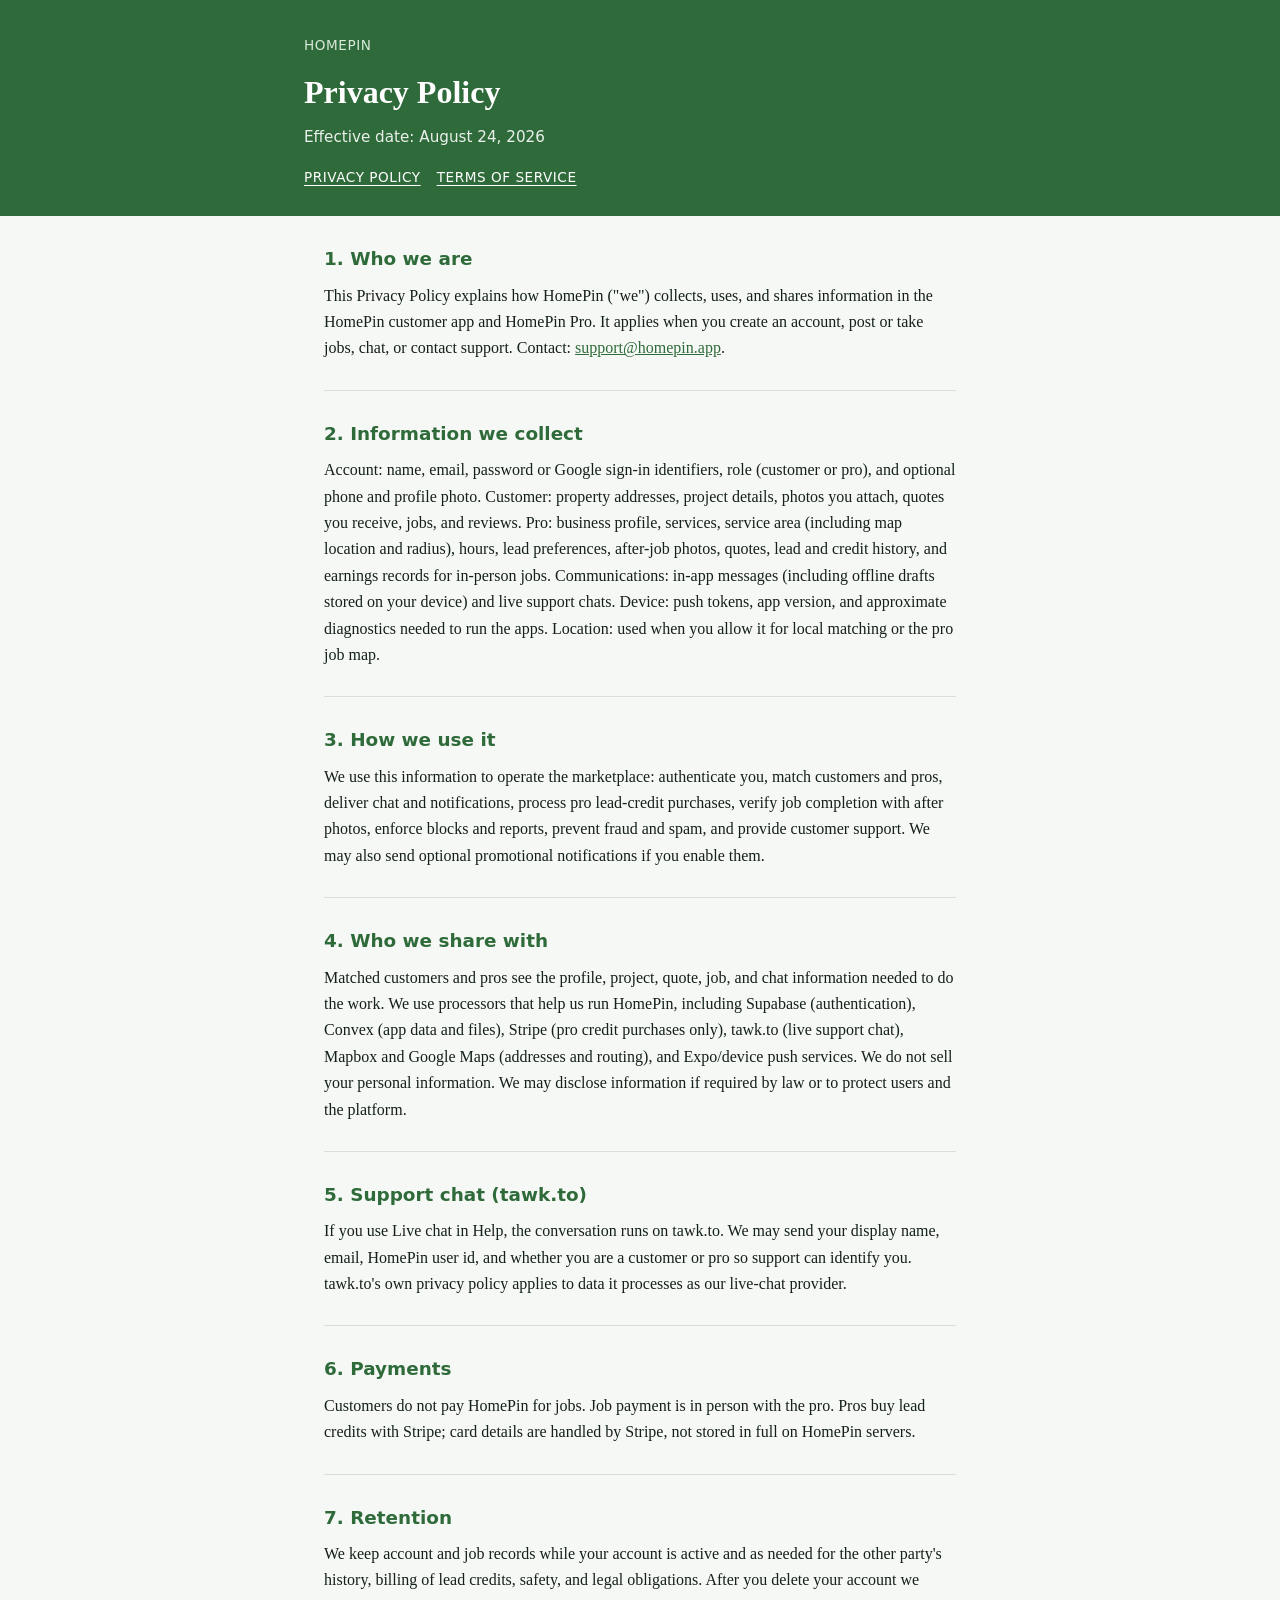
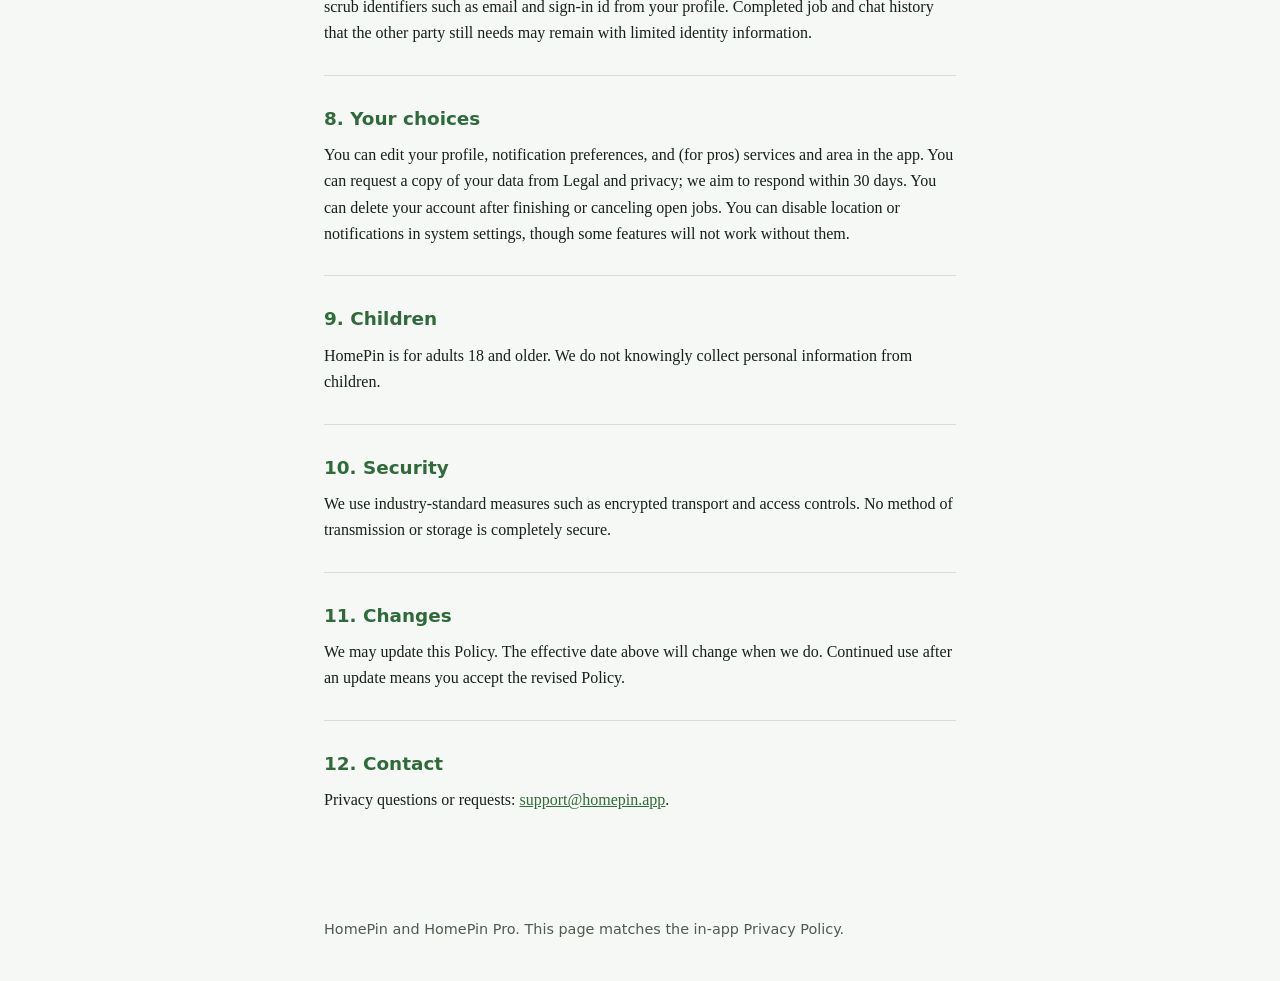
==== privacy.html @ 736758ba "Add HomePin Privacy Policy and Terms of Service pages. Host the public legal copy for GitHub Pages a" ====
<!DOCTYPE html>
<html lang="en">
  <head>
    <meta charset="utf-8" />
    <meta name="viewport" content="width=device-width, initial-scale=1" />
    <title>Privacy Policy — HomePin</title>
    <meta
      name="description"
      content="Privacy Policy for the HomePin customer app and HomePin Pro."
    />
    <link rel="stylesheet" href="./legal.css" />
  </head>
  <body>
    <header>
      <div class="wrap">
        <a href="./index.html">HomePin</a>
        <h1>Privacy Policy</h1>
        <p class="meta">Effective date: August 24, 2026</p>
        <nav>
          <a href="./privacy.html">Privacy Policy</a>
          <a href="./terms.html">Terms of Service</a>
        </nav>
      </div>
    </header>
    <main>
      <section>
        <h2>1. Who we are</h2>
        <p>
          This Privacy Policy explains how HomePin ("we") collects, uses, and
          shares information in the HomePin customer app and HomePin Pro. It
          applies when you create an account, post or take jobs, chat, or
          contact support. Contact:
          <a href="mailto:support@homepin.app">support@homepin.app</a>.
        </p>
      </section>
      <section>
        <h2>2. Information we collect</h2>
        <p>
          Account: name, email, password or Google sign-in identifiers, role
          (customer or pro), and optional phone and profile photo. Customer:
          property addresses, project details, photos you attach, quotes you
          receive, jobs, and reviews. Pro: business profile, services, service
          area (including map location and radius), hours, lead preferences,
          after-job photos, quotes, lead and credit history, and earnings
          records for in-person jobs. Communications: in-app messages (including
          offline drafts stored on your device) and live support chats. Device:
          push tokens, app version, and approximate diagnostics needed to run
          the apps. Location: used when you allow it for local matching or the
          pro job map.
        </p>
      </section>
      <section>
        <h2>3. How we use it</h2>
        <p>
          We use this information to operate the marketplace: authenticate you,
          match customers and pros, deliver chat and notifications, process pro
          lead-credit purchases, verify job completion with after photos,
          enforce blocks and reports, prevent fraud and spam, and provide
          customer support. We may also send optional promotional notifications
          if you enable them.
        </p>
      </section>
      <section>
        <h2>4. Who we share with</h2>
        <p>
          Matched customers and pros see the profile, project, quote, job, and
          chat information needed to do the work. We use processors that help us
          run HomePin, including Supabase (authentication), Convex (app data and
          files), Stripe (pro credit purchases only), tawk.to (live support
          chat), Mapbox and Google Maps (addresses and routing), and Expo/device
          push services. We do not sell your personal information. We may
          disclose information if required by law or to protect users and the
          platform.
        </p>
      </section>
      <section>
        <h2>5. Support chat (tawk.to)</h2>
        <p>
          If you use Live chat in Help, the conversation runs on tawk.to. We may
          send your display name, email, HomePin user id, and whether you are a
          customer or pro so support can identify you. tawk.to's own privacy
          policy applies to data it processes as our live-chat provider.
        </p>
      </section>
      <section>
        <h2>6. Payments</h2>
        <p>
          Customers do not pay HomePin for jobs. Job payment is in person with
          the pro. Pros buy lead credits with Stripe; card details are handled
          by Stripe, not stored in full on HomePin servers.
        </p>
      </section>
      <section>
        <h2>7. Retention</h2>
        <p>
          We keep account and job records while your account is active and as
          needed for the other party's history, billing of lead credits, safety,
          and legal obligations. After you delete your account we scrub
          identifiers such as email and sign-in id from your profile. Completed
          job and chat history that the other party still needs may remain with
          limited identity information.
        </p>
      </section>
      <section>
        <h2>8. Your choices</h2>
        <p>
          You can edit your profile, notification preferences, and (for pros)
          services and area in the app. You can request a copy of your data from
          Legal and privacy; we aim to respond within 30 days. You can delete
          your account after finishing or canceling open jobs. You can disable
          location or notifications in system settings, though some features
          will not work without them.
        </p>
      </section>
      <section>
        <h2>9. Children</h2>
        <p>
          HomePin is for adults 18 and older. We do not knowingly collect
          personal information from children.
        </p>
      </section>
      <section>
        <h2>10. Security</h2>
        <p>
          We use industry-standard measures such as encrypted transport and
          access controls. No method of transmission or storage is completely
          secure.
        </p>
      </section>
      <section>
        <h2>11. Changes</h2>
        <p>
          We may update this Policy. The effective date above will change when
          we do. Continued use after an update means you accept the revised
          Policy.
        </p>
      </section>
      <section>
        <h2>12. Contact</h2>
        <p>
          Privacy questions or requests:
          <a href="mailto:support@homepin.app">support@homepin.app</a>.
        </p>
      </section>
    </main>
    <footer>
      HomePin and HomePin Pro. This page matches the in-app Privacy Policy.
    </footer>
  </body>
</html>
---- legal.css ----
:root {
  --green: #2f6b3a;
  --ink: #142018;
  --muted: #4b5c50;
  --paper: #f6f8f5;
  --line: #d7e0d6;
}

* {
  box-sizing: border-box;
}

body {
  margin: 0;
  font-family: Georgia, "Times New Roman", serif;
  color: var(--ink);
  background: var(--paper);
  line-height: 1.65;
}

header {
  background: var(--green);
  color: #fff;
  padding: 2rem 1.25rem 1.75rem;
}

header .wrap,
main,
footer {
  max-width: 42rem;
  margin: 0 auto;
}

header a {
  color: #d9ead9;
  text-decoration: none;
  font-family: system-ui, sans-serif;
  font-size: 0.85rem;
  letter-spacing: 0.04em;
  text-transform: uppercase;
}

h1 {
  margin: 0.5rem 0 0.35rem;
  font-size: 2rem;
  font-weight: 700;
}

.meta {
  margin: 0;
  opacity: 0.9;
  font-family: system-ui, sans-serif;
  font-size: 0.95rem;
}

nav {
  display: flex;
  gap: 1rem;
  margin-top: 1rem;
  font-family: system-ui, sans-serif;
}

nav a {
  color: #fff;
  text-decoration: underline;
  text-underline-offset: 0.2em;
}

main {
  padding: 1.75rem 1.25rem 3rem;
}

section {
  margin: 0 0 1.75rem;
  padding-bottom: 1.75rem;
  border-bottom: 1px solid var(--line);
}

section:last-of-type {
  border-bottom: 0;
}

h2 {
  font-size: 1.15rem;
  margin: 0 0 0.5rem;
  color: var(--green);
  font-family: system-ui, sans-serif;
}

p {
  margin: 0;
}

a {
  color: var(--green);
}

footer {
  padding: 0 1.25rem 2.5rem;
  color: var(--muted);
  font-family: system-ui, sans-serif;
  font-size: 0.9rem;
}
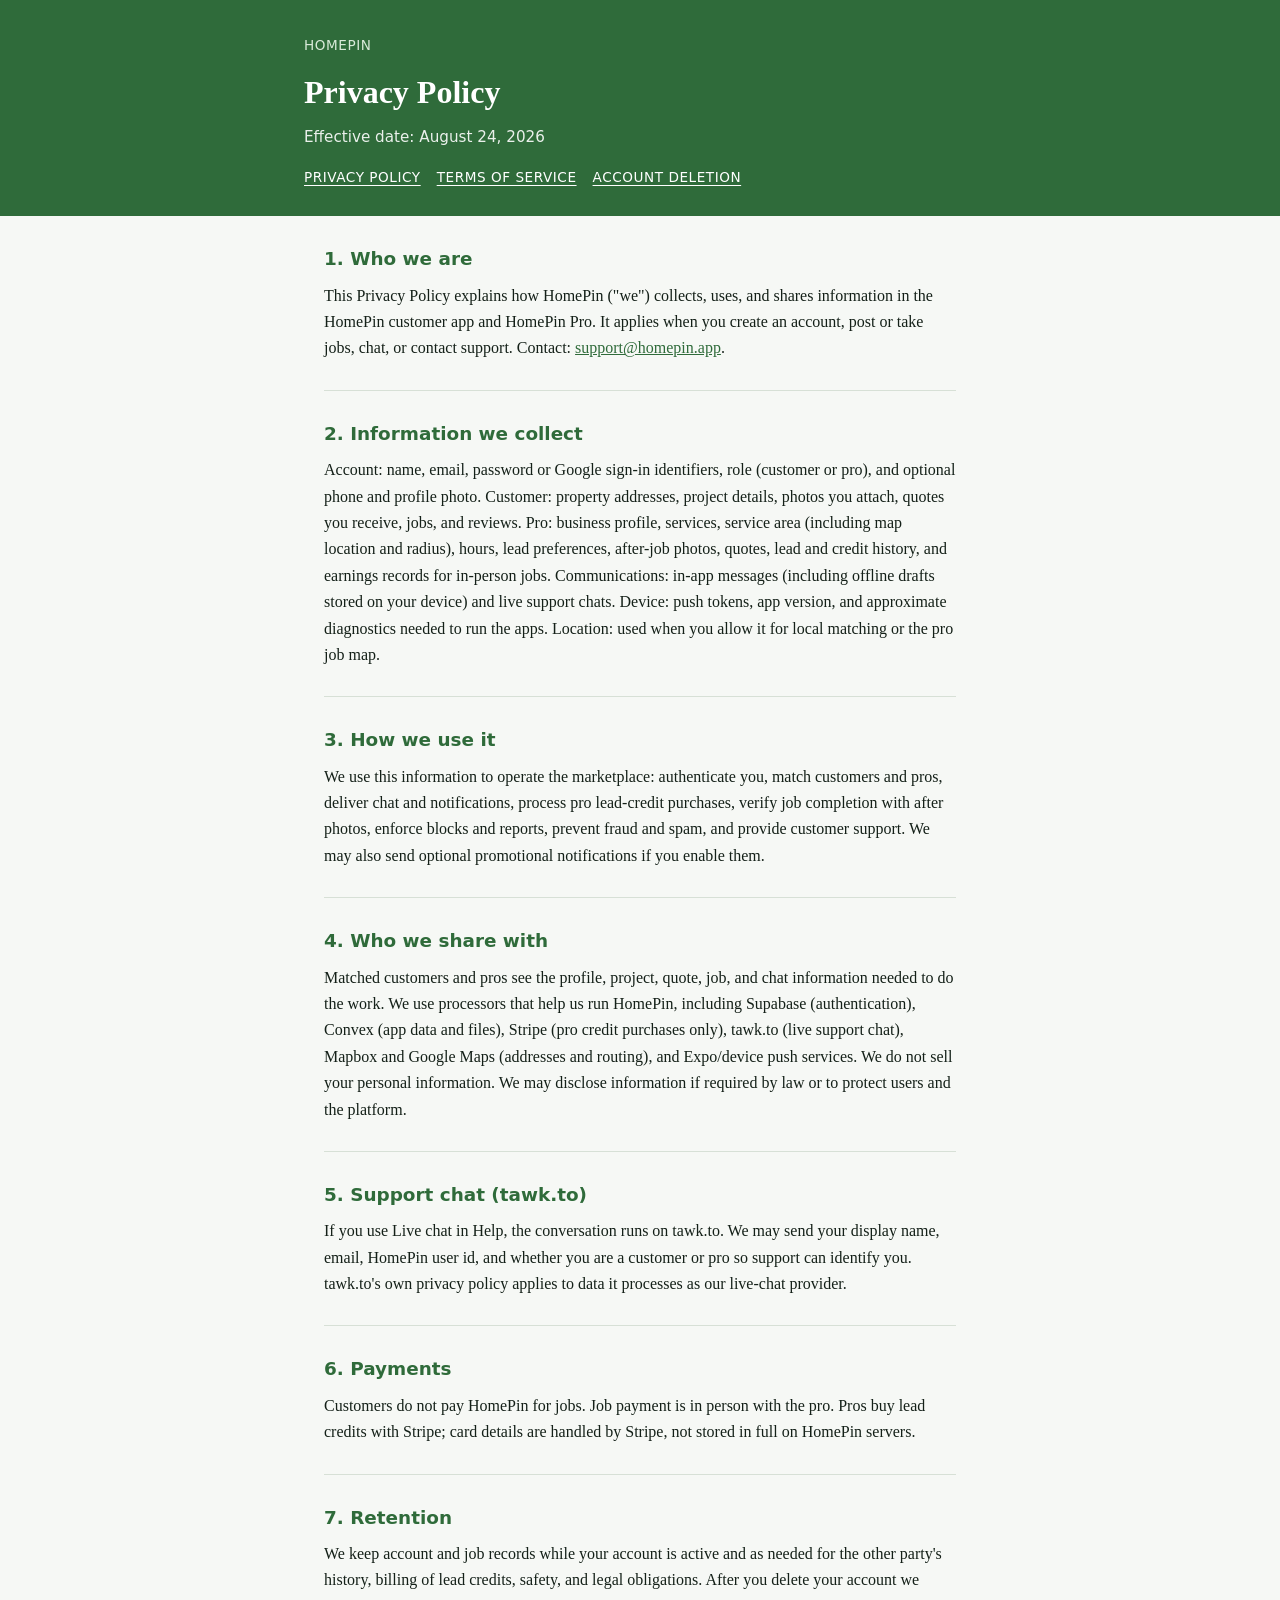
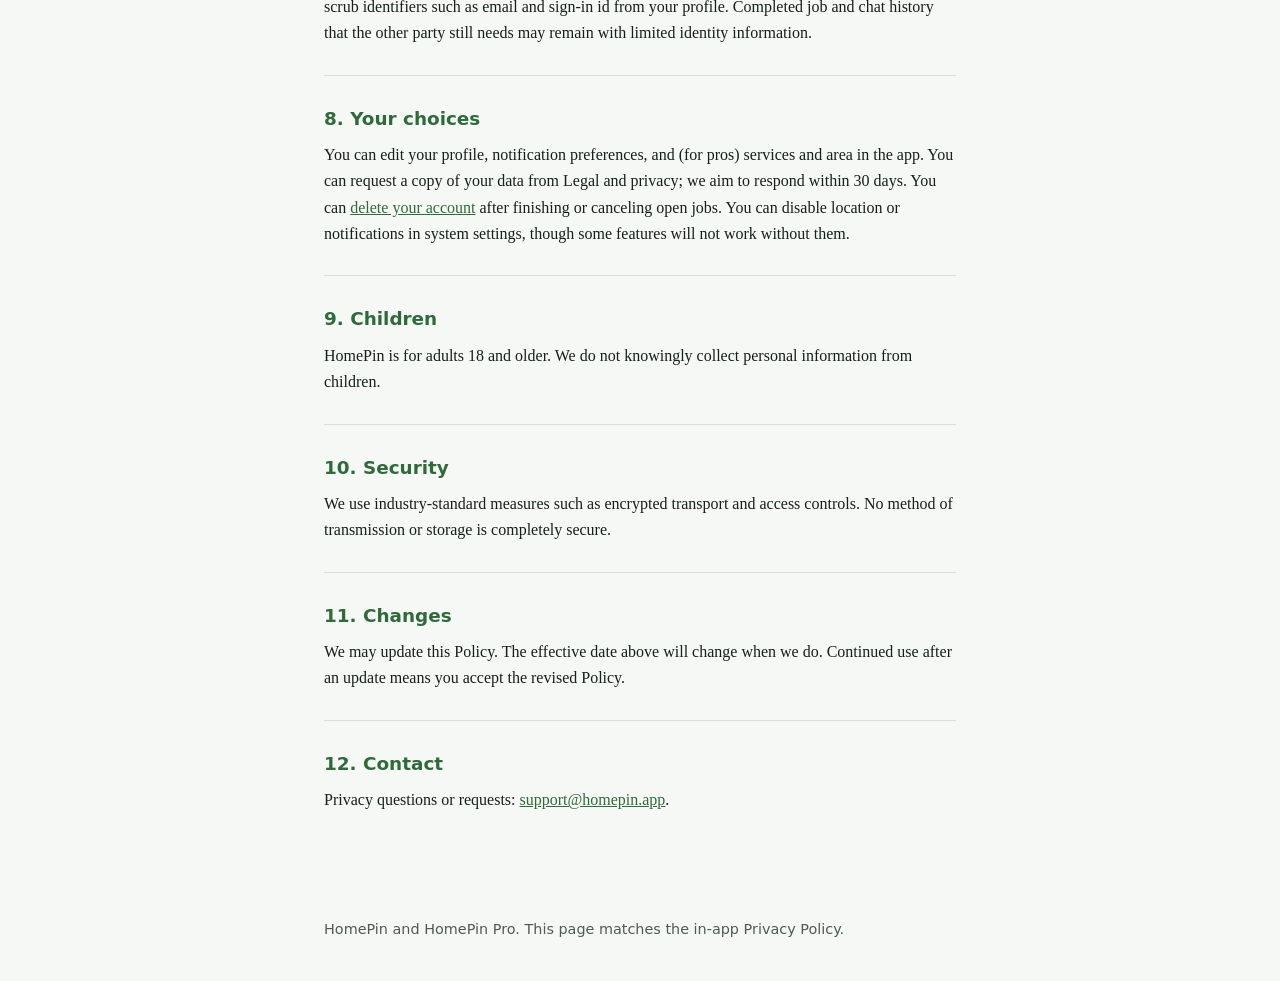
==== commit afb12896: "Add account deletion and suspension page for Play Console. Give users a public HTTPS path to request" ====
--- a/privacy.html
+++ b/privacy.html
@@ -19,6 +19,7 @@
         <nav>
           <a href="./privacy.html">Privacy Policy</a>
           <a href="./terms.html">Terms of Service</a>
+          <a href="./delete-account.html">Account deletion</a>
         </nav>
       </div>
     </header>
@@ -106,8 +107,9 @@
         <p>
           You can edit your profile, notification preferences, and (for pros)
           services and area in the app. You can request a copy of your data from
-          Legal and privacy; we aim to respond within 30 days. You can delete
-          your account after finishing or canceling open jobs. You can disable
+          Legal and privacy; we aim to respond within 30 days. You can
+          <a href="./delete-account.html">delete your account</a> after
+          finishing or canceling open jobs. You can disable
           location or notifications in system settings, though some features
           will not work without them.
         </p>
